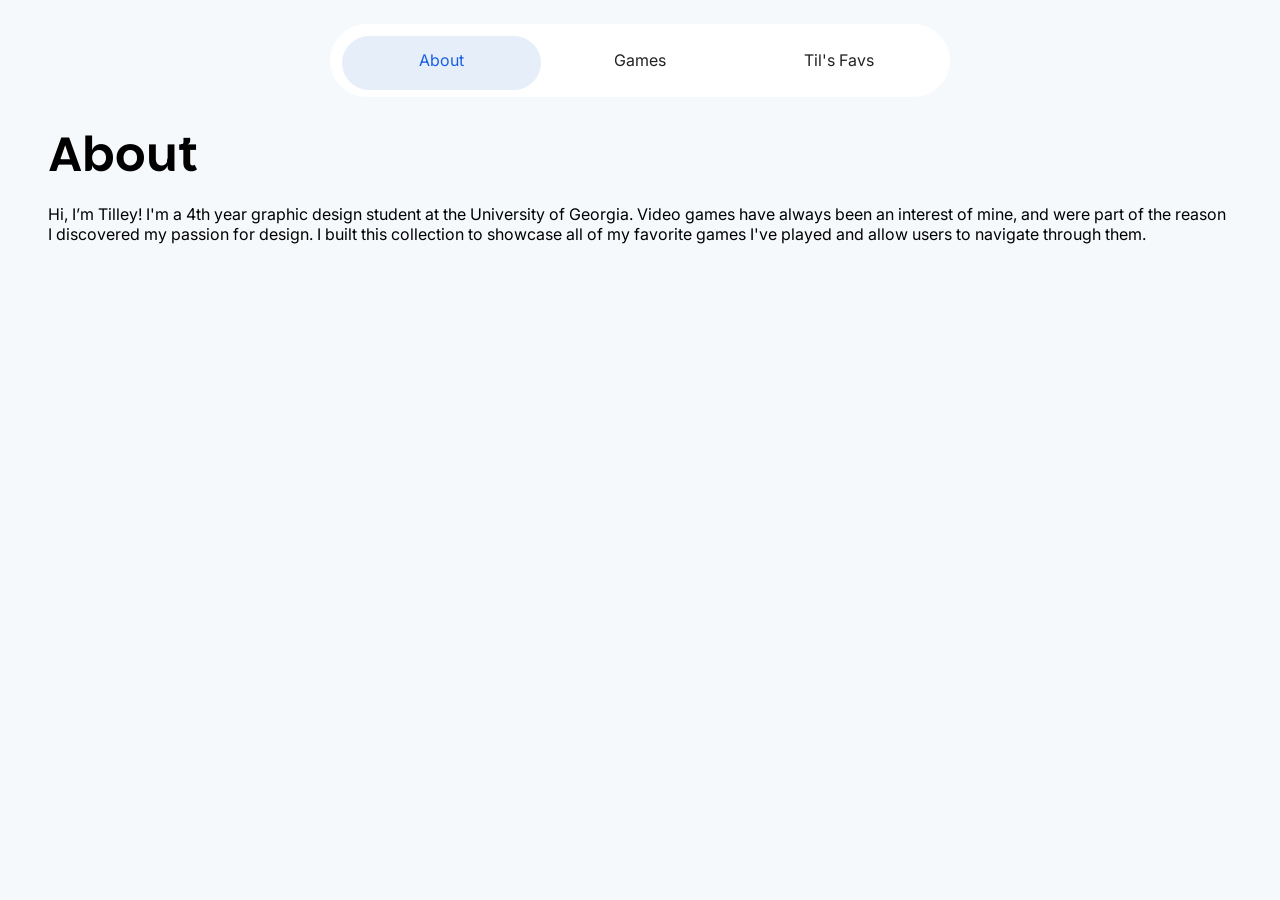
==== about.html @ ecb1a5ce "layout and filter update" ====
<!DOCTYPE html>
<html lang="en">
<head>
    <meta charset="UTF-8">
    <meta name="viewport" content="width=device-width, initial-scale=1.0">
    <title>About</title>
    <link rel="stylesheet" href="style.css">
</head>
<body>
    <div class="container">
        <nav class="tabs">
            <a class="tab active" href="about.html">About</a>
            <a class="tab" href="index.html">Games</a>
            <a class="tab" href="Til's-Favs.html">Til's Favs</a>
            <span class="glider" style="transform: translateX(0%);"></span>
        </nav>
    </div>

    <main>
        <h1>About</h1>
        <p class="intro">Hi, I’m Tilley! I'm a 4th year graphic design student at the University of Georgia. Video games have always been an interest of mine, and were part of the reason I discovered my passion for design. I built this collection to showcase all of my favorite games I've played and allow users to navigate through them. </p>
    </main>

    <script>
        const tabs = document.querySelectorAll('.tab');
        const glider = document.querySelector('.glider');
        const currentFile = window.location.pathname.split('/').pop();
        const tabIndexByPage = {
            'about.html': 0,
            'index.html': 1,
            "Til's-Favs.html": 2
        };

        const activeIndex = tabIndexByPage[currentFile] ?? 0;

        tabs.forEach((tab, index) => {
            const isActive = index === activeIndex;
            tab.classList.toggle('active', isActive);
        });

        if (glider) {
            glider.style.transform = `translateX(${activeIndex * 100}%)`;
        }
    </script>
</body>
</html>
---- style.css ----
@import url('https://fonts.googleapis.com/css2?family=DM+Serif+Text:ital@0;1&family=Parkinsans:wght@300..800&family=Tiro+Bangla:ital@0;1&display=swap');
@import url("https://fonts.googleapis.com/css2?family=Inter:wght@400;500;600&display=swap");
:root {
    --game-font: "Parkinsans", sans-serif;
    --body-font: "Inter", sans-serif;
	--primary-color: #185ee0;
	--secondary-color: #e6eef9;


}

h2 {
    font-family: var(--game-font);
    font-size: 2rem;
}
body {
    font-family: var(--body-font);
    margin: 0;
    padding: 1rem;
}

#games {
    display: grid;
    grid-template-columns: repeat(2, minmax(0, 1fr));
    gap: 3rem;
    width: min(90rem, calc(100% - 4rem));
    margin: 2rem auto 0;
}

@media (max-width: 700px) {
    #games {
        grid-template-columns: 1fr;
    }
}

.card {
    width: 100%;
    align-items: flex-start;
}

.cardContent {
    width: 85%;
    margin: 0 auto;
}

.gameCoverLink {
    display: block;
    width: 100%;
    margin: 0;
}

.card img {
    display: block;
    width: 100%;
    max-width: 100%;
    height: auto;
    aspect-ratio: 2 / 3;
    object-fit: cover;
    border: 0.5px solid grey;
    will-change: transform, filter;
    transition: transform 0.2s ease, filter 0.2s ease;
    filter: drop-shadow(0 0px 0px rgba(0, 0, 0, 0.0)) saturate(50%);
    
}

.card img:hover {
    filter: drop-shadow(0 9px 11px rgba(0, 0, 0, 0.5)) saturate(100%);
    transform: translateY(-7px);
}

@media (max-width: 700px) {
    .card img {
        width: 100%;
        max-width: 100%;
        height: auto;
    }
}

.releaseDate {
    display: block;
    width: 100%;
    max-width: 35rem;
    box-sizing: border-box;
    margin: 0.5rem 0 1rem;
    text-align: right;
    font-size: .8rem;
    color: rgb(178, 178, 178);

}

.gamePrice {
    margin: 0 0 1rem;
    font-weight: 600;
    font-size: 1.5rem;
}

.titleRow {
    display: flex;
    align-items: center;
    justify-content: space-between;
    gap: 1rem;
    width: 85%;
    margin: 0 auto;
    box-sizing: border-box;
}

.titleRow .gameTitle,
.titleRow .gameMeta {
    margin: 0;
    margin-bottom: 0.5rem;
    margin-top: 4rem;
}

.titleRow .gameTitle {
    flex: 1;
    min-width: 0;
    overflow: hidden;
    white-space: nowrap;
}

.gameTitle span {
    display: block;
    width: max-content;
    white-space: nowrap;
}

.gameTitle.scrolling span {
    animation: title-scroll 3s ease-in-out infinite alternate-reverse;
}

@keyframes title-scroll {
    from { transform: translateX(0); }
    to { transform: translateX(calc(-1 * var(--scroll-distance))); }
}



.gameMeta{
    padding: 0.3rem 0.5rem;
    border: 1px solid grey;
    border-radius: 0.4rem;
    white-space: nowrap;

}

.genres {
    display: flex;
    gap: 0.5rem;
    width: 100%;
    margin: 0;
}

.genres span {
    display: inline-block;
    padding: 0.3rem 0.7rem;
    border-radius: 100px;
    background:rgb(238, 255, 177)
}

.genres span[data-genre="Action"] {
    background: #ffa245;
    color: #35205c;
}

.genres span[data-genre="Adventure"] {
    background: #fff080;
    color: #35205c;
}
.genres span[data-genre="Beat 'em up"] {
    background: #8bffa6;
    color: #35205c;
}
.genres span[data-genre="Class-based Shooter"] {
    background: #8ce4ff;
    color: #35205c;
}
.genres span[data-genre="Co-op"] {
    background: #9dff7c;
    color: #35205c;
}
.genres span[data-genre="Episodic"] {
    background: #79ac86;
    color: #f8f8f8;
}
.genres span[data-genre="Farm life sim"] {
    background: #baff61;
    color: #35205c;
}
.genres span[data-genre="Kart Racing"] {
    background: #65ffff;
    color: #35205c;
}
.genres span[data-genre="Narrative"] {
    background: #5d7ab4;
    color: #f8f8f8;
}
.genres span[data-genre="Open World"] {
    background: #eaa8fb;
    color: #35205c;
}
.genres span[data-genre="Party Game"] {
    background: #8389ff;
    color: #ffffff;
}
.genres span[data-genre="Platformer"] {
    background: #ebff57;
    color: #35205c;
}
.genres span[data-genre="Point and click"] {
    background: #777676;
    color: #fcfbfd;
}
.genres span[data-genre="RPG"] {
    background: #a682fb;
    color: #f5f3f7;
}
.genres span[data-genre="Sandbox"] {
    background: #fb92f1;
    color: #35205c;
}
.genres span[data-genre="Survival Horror"] {
    background: #f83030;
    color: #fefeff;
}


.selected {
    background: rgb(238, 255, 177);
}

h1 {
    font-family: var(--game-font);
    font-weight: 600;
    font-size: 3rem; 
    max-width: 90rem;
    margin: 1rem auto 0;
    padding: 0 2rem;
}

.intro {
    max-width: 90rem;
    margin: 1rem auto 0;
    padding: 0 2rem;
}

.priceFilterControl {
    display: flex;
    align-items: center;
    justify-content: center;
    gap: 0.6rem;
    max-width: 90rem;
    margin: 1rem auto 0;
    padding: 0 2rem;
}

#priceFilter {
    padding: 0.45rem 0.7rem;
    border: 2px solid #dbdbdb;
    border-radius: 0.7rem;
    background: #f2f2f2;
    font: inherit;
}

ul {
    display: flex;
    flex-wrap: wrap;
    justify-content: center;
    gap: 0.75rem;
    width: min(90rem, calc(100% - 2rem));
    box-sizing: border-box;
    margin: 0 auto;
    padding: 1rem;
    list-style: none;
}

.filter {
    flex: 0 0 auto;
    padding: 0.4rem 0.8rem;
    border: 2px solid #dbdbdb;
    border-radius: 0.7rem;
    background: #f2f2f2;
    text-align: center;
    cursor: pointer;
    transition: background-color 150ms ease, transform 150ms ease;
}

.filter:hover {
    background: rgb(238, 255, 177);
    transform: translateY(-2px);
    border-color: rgb(220, 243, 136);
}

.filter.selected {
    background: rgb(233, 255, 111);
}



*,
*:after,
*:before {
    box-sizing: border-box;
}

body {
    font-family: "Inter", sans-serif;
    margin: 0;
    padding: 1rem;
    background-color: rgba(230, 238, 249, 0.35);
}

.container {
    display: flex;
    justify-content: center;
    width: 100%;
    margin: 0 auto 1.5rem;
    padding-top: 0.5rem;
}

.tabs {
  position: relative;
  display: flex;
  width: 620px;
  background: white;
  border-radius: 999px;
  padding: 0.75rem;
}

.tab.active {
  color: #185ee0;
}
.tab {
  position: relative;
  z-index: 2;
  flex: 1;
  text-align: center;
  text-decoration: none;
  color: #222;
  padding: 0.9rem 1.2rem;
  border-radius: 999px;
  transition: color 0.2s ease;
}



.glider {
  position: absolute;
  top: 0.75rem;
  left: 0.75rem;
  width: calc((100% - 1.5rem) / 3);
  height: 54px;
  background: #e6eef9;
  border-radius: 999px;
  transition: transform 0.25s ease-out;
  z-index: 1;
}

@media (max-width: 700px) {
    .tabs {
        width: 100%;
    }

    .tab {
        min-width: 0;
        font-size: 0.95rem;
    }
}
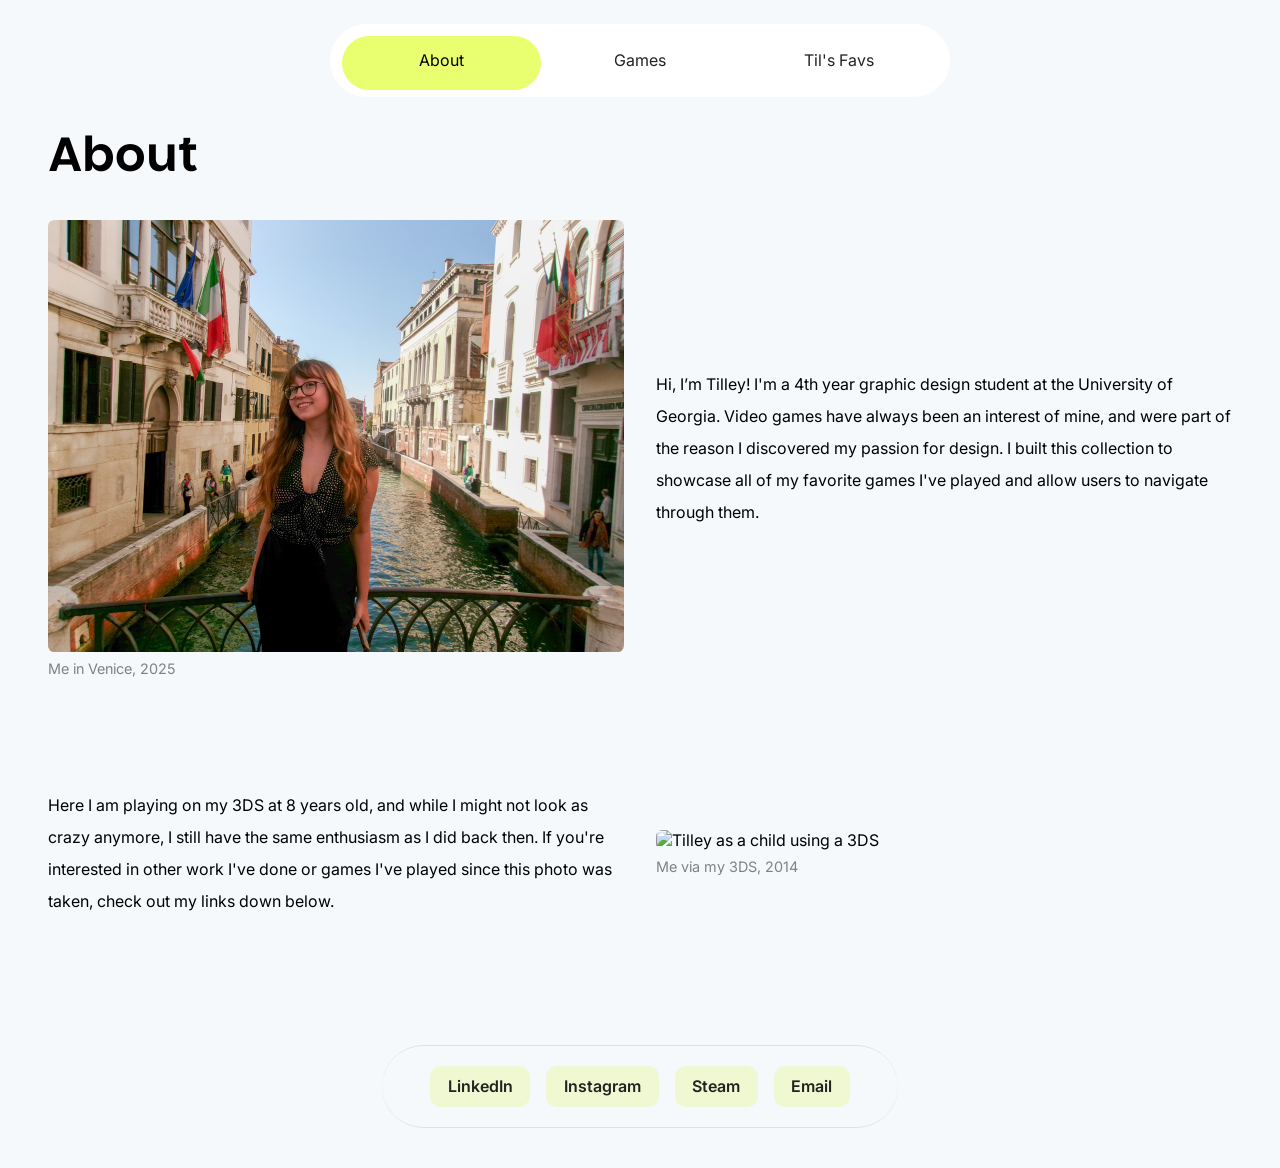
==== commit d7a1fc37: "favorites and about page update" ====
--- a/about.html
+++ b/about.html
@@ -16,11 +16,34 @@
         </nav>
     </div>
 
-    <main>
+    <main class="aboutPage">
         <h1>About</h1>
-        <p class="intro">Hi, I’m Tilley! I'm a 4th year graphic design student at the University of Georgia. Video games have always been an interest of mine, and were part of the reason I discovered my passion for design. I built this collection to showcase all of my favorite games I've played and allow users to navigate through them. </p>
+        <div class="aboutLayout">
+            <section class="aboutRow">
+                <figure>
+                    <img src="assets/tilvenice.jpg" alt="Tilley in Venice">
+                    <figcaption>Me in Venice, 2025</figcaption>
+                </figure>
+                <p class="aboutDescription">Hi, I’m Tilley! I'm a 4th year graphic design student at the University of Georgia. Video games have always been an interest of mine, and were part of the reason I discovered my passion for design. I built this collection to showcase all of my favorite games I've played and allow users to navigate through them.</p>
+            </section>
+            <section class="aboutRow aboutRow--reverse">
+                <p class="aboutDescription"> Here I am playing on my 3DS at 8 years old, and while I might not look as crazy anymore, I still have the same enthusiasm as I did back then. If you're interested in other work I've done or games I've played since this photo was taken, check out my links down below.</p>
+                <figure>
+                    <img src="assets/babytil.jpg" alt="Tilley as a child using a 3DS">
+                    <figcaption>Me via my 3DS, 2014</figcaption>
+                </figure>
+            </section>
+        </div>
     </main>
 
+    <section class="footer">
+        <nav>
+            <a href="https://www.linkedin.com/in/olivia-tilley-b0634a33a/?isSelfProfile=true">LinkedIn</a>
+            <a href="https://www.instagram.com/tilleydesign/">Instagram</a>
+            <a href="https://steamcommunity.com/profiles/76561199013907745/">Steam</a>
+            <a href="mailto:oliviatilley05@icloud.com">Email</a>
+        </nav>
+    </section>
     <script>
         const tabs = document.querySelectorAll('.tab');
         const glider = document.querySelector('.glider');
--- a/style.css
+++ b/style.css
@@ -3,7 +3,7 @@
 :root {
     --game-font: "Parkinsans", sans-serif;
     --body-font: "Inter", sans-serif;
-	--primary-color: #185ee0;
+	--primary-color: rgb(233, 255, 111);
 	--secondary-color: #e6eef9;
 
 
@@ -12,13 +12,29 @@
 h2 {
     font-family: var(--game-font);
     font-size: 2rem;
+    grid-template-columns: 1fr;
 }
 body {
     font-family: var(--body-font);
     margin: 0;
     padding: 1rem;
 }
-
+@media (max-width: 700px) {
+    body {
+        font-size: 0.9rem;
+    }
+    .intro {
+        font-size: 0.75rem;
+    }
+}
+.intro {
+    font-family: var(--body-font);
+    font-size: 1rem;
+    line-height: 2;
+    margin-bottom: 0rem;
+    margin-left: 2.5rem;
+    margin-right: 2.5rem;
+}
 #games {
     display: grid;
     grid-template-columns: repeat(2, minmax(0, 1fr));
@@ -30,11 +46,15 @@
 @media (max-width: 700px) {
     #games {
         grid-template-columns: 1fr;
+        width:fit-content;
+        margin-right: 0.25rem;
+        margin-left: 0.25rem;
     }
 }
 
 .card {
     width: 100%;
+    min-width: 0;
     align-items: flex-start;
 }
 
@@ -53,6 +73,7 @@
     display: block;
     width: 100%;
     max-width: 100%;
+    box-sizing: border-box;
     height: auto;
     aspect-ratio: 2 / 3;
     object-fit: cover;
@@ -143,8 +164,34 @@
 
 }
 
+.gameDetails {
+    display: grid;
+    grid-template-columns: repeat(3, minmax(0, 1fr));
+    width: 100%;
+    box-sizing: border-box;
+    gap: 0.5rem;
+    align-content: center;
+    justify-content: center;
+    margin-bottom: 2rem;
+    
+}
+
+.gameDetails > div {
+    min-width: 0;
+}
+
+.gameDetails p {
+    margin: 0.25rem 0;
+    overflow-wrap: anywhere;
+}
+
+.detailLabel {
+    font-weight: 800;
+}
+
 .genres {
     display: flex;
+    flex-wrap: wrap;
     gap: 0.5rem;
     width: 100%;
     margin: 0;
@@ -237,10 +284,16 @@
     padding: 0 2rem;
 }
 
-.intro {
+.gamesPage  .intro {
     max-width: 90rem;
     margin: 1rem auto 0;
     padding: 0 2rem;
+}
+
+.favoritesPage .intro {
+    max-width: 90rem;
+    margin: 1rem auto 0;
+    padding: 0 ;
 }
 
 .priceFilterControl {
@@ -271,6 +324,7 @@
     margin: 0 auto;
     padding: 1rem;
     list-style: none;
+    margin-top: 3rem;
 }
 
 .filter {
@@ -327,7 +381,7 @@
 }
 
 .tab.active {
-  color: #185ee0;
+  color:black;
 }
 .tab {
   position: relative;
@@ -349,12 +403,174 @@
   left: 0.75rem;
   width: calc((100% - 1.5rem) / 3);
   height: 54px;
-  background: #e6eef9;
+  background: var(--primary-color);
   border-radius: 999px;
   transition: transform 0.25s ease-out;
   z-index: 1;
 }
 
+.aboutPage {
+    width: min(90rem, calc(100% - 4rem));
+    margin: 0 auto;
+}
+
+.aboutPage h1 {
+    max-width: none;
+    padding: 0;
+    margin-bottom: 2rem;
+}
+
+.aboutLayout {
+    display: grid;
+    gap: 3rem;
+    margin-top: 1rem;
+}
+
+.aboutRow {
+    display: grid;
+    grid-template-columns: repeat(2, minmax(0, 1fr));
+    align-items: center;
+    gap: 2rem;
+    margin-bottom: 4rem;
+}
+
+.aboutRow figure {
+    min-width: 0;
+    width: 100%;
+    margin: 0;
+}
+
+.aboutRow img {
+    display: block;
+    width: 100%;
+    height: auto;
+    border-radius: 0.4rem;
+}
+
+.aboutRow figcaption {
+    margin-top: 0.5rem;
+    text-align: left;
+    font-size: 0.9rem;
+    color: grey;
+}
+
+.aboutDescription {
+    margin: 0;
+    font-family: var(--body-font);
+    font-size: 1rem;
+    line-height: 2;
+    text-align: left;
+}
+
+.favoritesPage {
+    width: min(90rem, calc(100% - 4rem));
+    margin: 0 auto;
+}
+
+.favoritesPage h1 {
+    max-width: none;
+    padding: 0;
+}
+
+.favoriteList {
+    display: grid;
+    gap: 3rem;
+    margin-top: 2rem;
+}
+
+.favoriteRow {
+    display: grid;
+    grid-template-columns: minmax(0, 30rem) minmax(0, 1fr);
+    align-items: center;
+    gap: 7rem;
+}
+
+.favoriteGame {
+    max-width: 30rem;
+    margin: 0;
+    margin-bottom: 2rem;
+    margin-top: 4rem;
+}
+
+.favoriteGame img {
+    display: block;
+    width: 100%;
+    max-width: 30rem;
+    height: auto;
+    border-radius: 0.4rem;
+}
+
+.favoriteGame figcaption {
+    margin-top: 1rem;
+    font-family: var(--game-font);
+    font-size: 1.25rem;
+    margin-bottom: 1.5rem;
+}
+
+.favoriteGame .genres {
+    flex-wrap: wrap;
+    margin-top: 0.5rem;
+}
+
+.favoriteReview h2 {
+    margin: 0 0 0.75rem;
+}
+
+.favoriteReview p {
+    margin: 0;
+    font-family: var(--body-font);
+    line-height: 1.8;
+    margin-right: 4rem;
+}
+
+.footer {
+    display: flex;
+    justify-content: center;
+    width: fit-content;
+    margin: 0 auto 1.5rem;
+    padding-top: 0.5rem;
+    background-color: rgba(203, 203, 203, 0.0);
+    font-family: var(--body-font);
+    text-align: center;
+    padding-bottom: 0.5rem;
+    padding-right: 2rem;
+    padding-left: 2rem;
+    border-top: 1px solid rgba(0, 0, 0, 0.1);
+    border-bottom: 1px solid rgba(0, 0, 0, 0.1);
+    border-radius: 27rem;
+    margin-top: 4rem;
+    
+}
+
+.footer nav {
+    display: flex;
+    flex-wrap: wrap;
+    justify-content: center;
+    gap: 1rem;
+    padding: 0.75rem 1rem;
+}
+
+.footer nav a {
+    display: inline-block;
+    padding: 0.65rem 1.1rem;
+    border: 2px ;
+    border-radius: 0.7rem;
+    border-color: rgb(220, 243, 136);
+    background: rgb(240, 248, 210);
+    color: #222;
+    font-weight: 600;
+    text-decoration: none;
+    transition: background-color 150ms ease, border-color 150ms ease, transform 150ms ease;
+}
+
+.footer nav a:hover {
+    background: var(--primary-color);
+    border-color: rgb(220, 243, 136);
+    transform: translateY(-2px);
+}
+
+
+
 @media (max-width: 700px) {
     .tabs {
         width: 100%;
@@ -364,4 +580,44 @@
         min-width: 0;
         font-size: 0.95rem;
     }
-}
+
+    .aboutPage {
+        width: 100%;
+    }
+
+    .aboutRow {
+        grid-template-columns: 1fr;
+    }
+
+    .favoritesPage {
+        width: 100%;
+    }
+
+    .favoriteRow {
+        grid-template-columns: 1fr;
+    }
+    .ul{
+        width:auto;
+        margin: 0 auto;
+    }
+}
+
+@media (max-width: 480px) {
+    .gameDetails {
+        grid-template-columns: repeat(2, minmax(0, 1fr));
+    }
+
+    ul {
+        width: 100%;
+        gap: 0.4rem;
+        padding: 0.5rem;
+        margin-top: 1.5rem;
+    }
+
+    .filter {
+        padding: 0.25rem 0.5rem;
+        border-width: 1px;
+        font-size: clamp(0.75rem, 3.4vw, 1rem);
+        align-content: flex-start;
+    }
+}
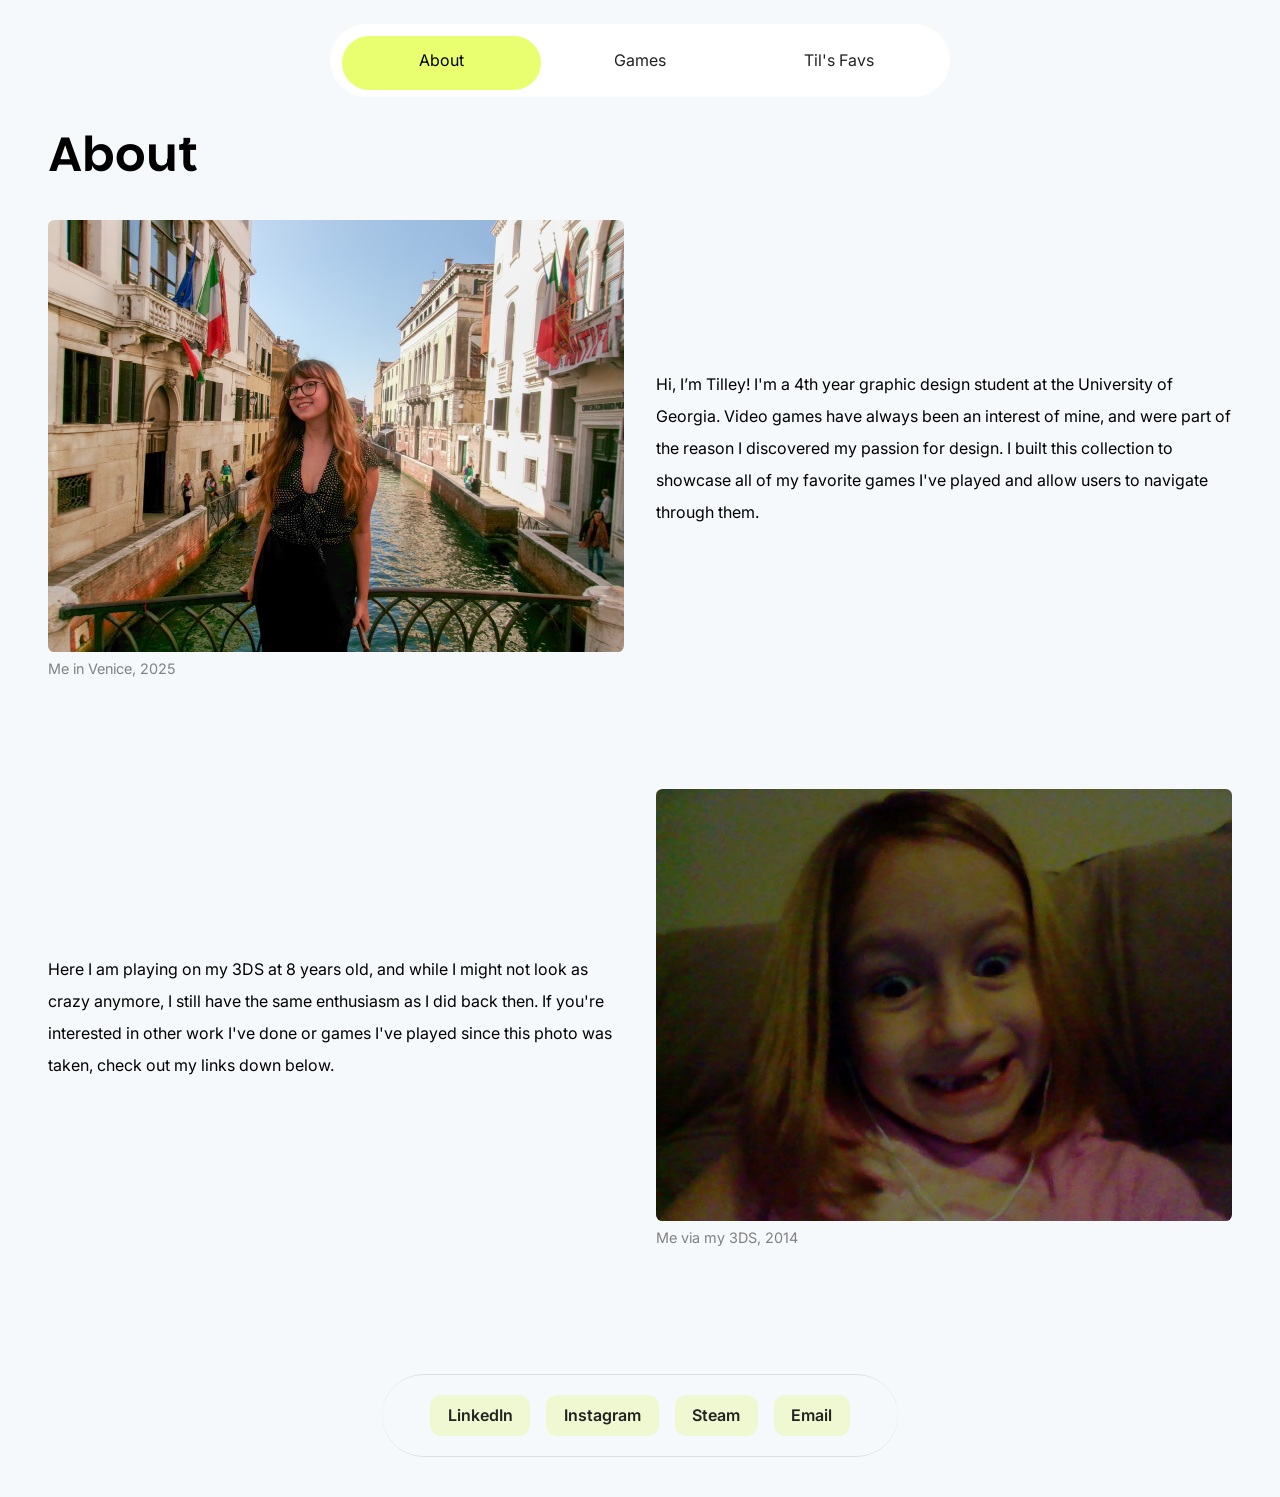
==== commit d50f96aa: "img relink" ====
--- a/about.html
+++ b/about.html
@@ -21,7 +21,7 @@
         <div class="aboutLayout">
             <section class="aboutRow">
                 <figure>
-                    <img src="assets/tilvenice.jpg" alt="Tilley in Venice">
+                    <img src="assets/tilvenice.jpg" >
                     <figcaption>Me in Venice, 2025</figcaption>
                 </figure>
                 <p class="aboutDescription">Hi, I’m Tilley! I'm a 4th year graphic design student at the University of Georgia. Video games have always been an interest of mine, and were part of the reason I discovered my passion for design. I built this collection to showcase all of my favorite games I've played and allow users to navigate through them.</p>
@@ -29,7 +29,7 @@
             <section class="aboutRow aboutRow--reverse">
                 <p class="aboutDescription"> Here I am playing on my 3DS at 8 years old, and while I might not look as crazy anymore, I still have the same enthusiasm as I did back then. If you're interested in other work I've done or games I've played since this photo was taken, check out my links down below.</p>
                 <figure>
-                    <img src="assets/babytil.jpg" alt="Tilley as a child using a 3DS">
+                    <img src="assets/babytil.JPG" >
                     <figcaption>Me via my 3DS, 2014</figcaption>
                 </figure>
             </section>
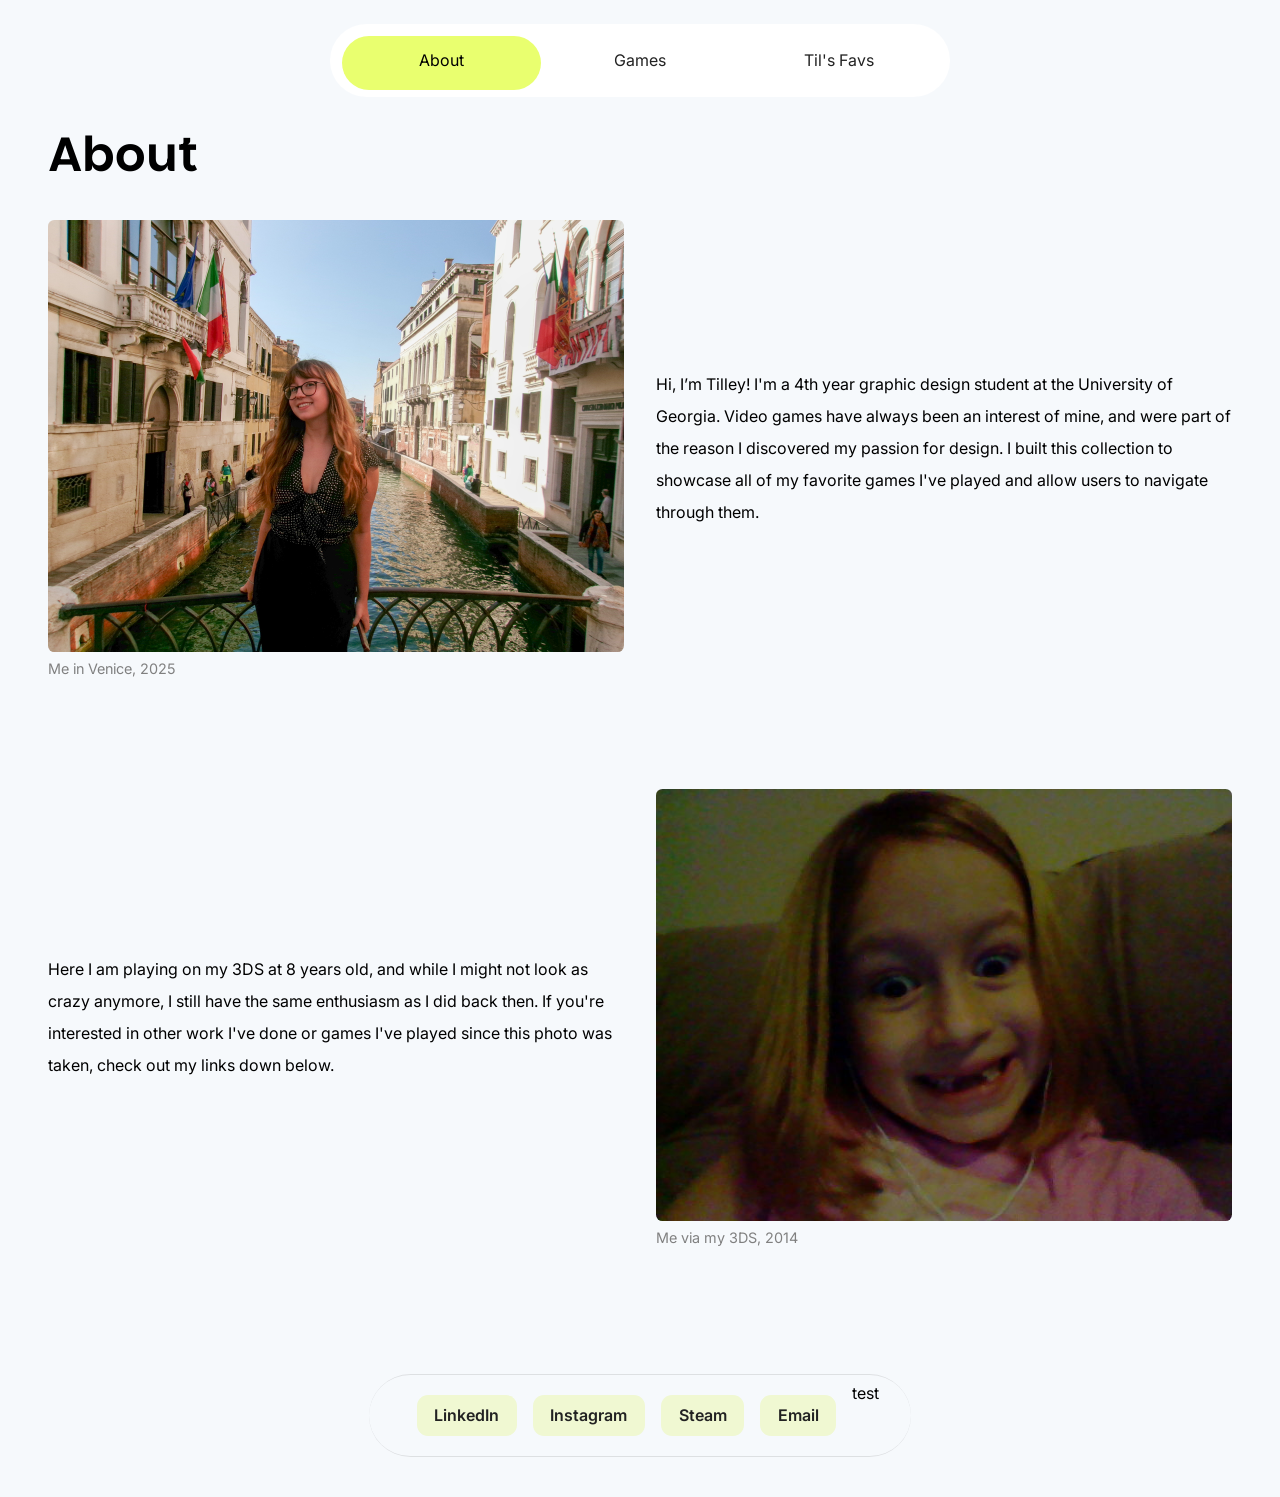
==== commit f650ebfb: "test update" ====
--- a/about.html
+++ b/about.html
@@ -43,6 +43,7 @@
             <a href="https://steamcommunity.com/profiles/76561199013907745/">Steam</a>
             <a href="mailto:oliviatilley05@icloud.com">Email</a>
         </nav>
+        test
     </section>
     <script>
         const tabs = document.querySelectorAll('.tab');
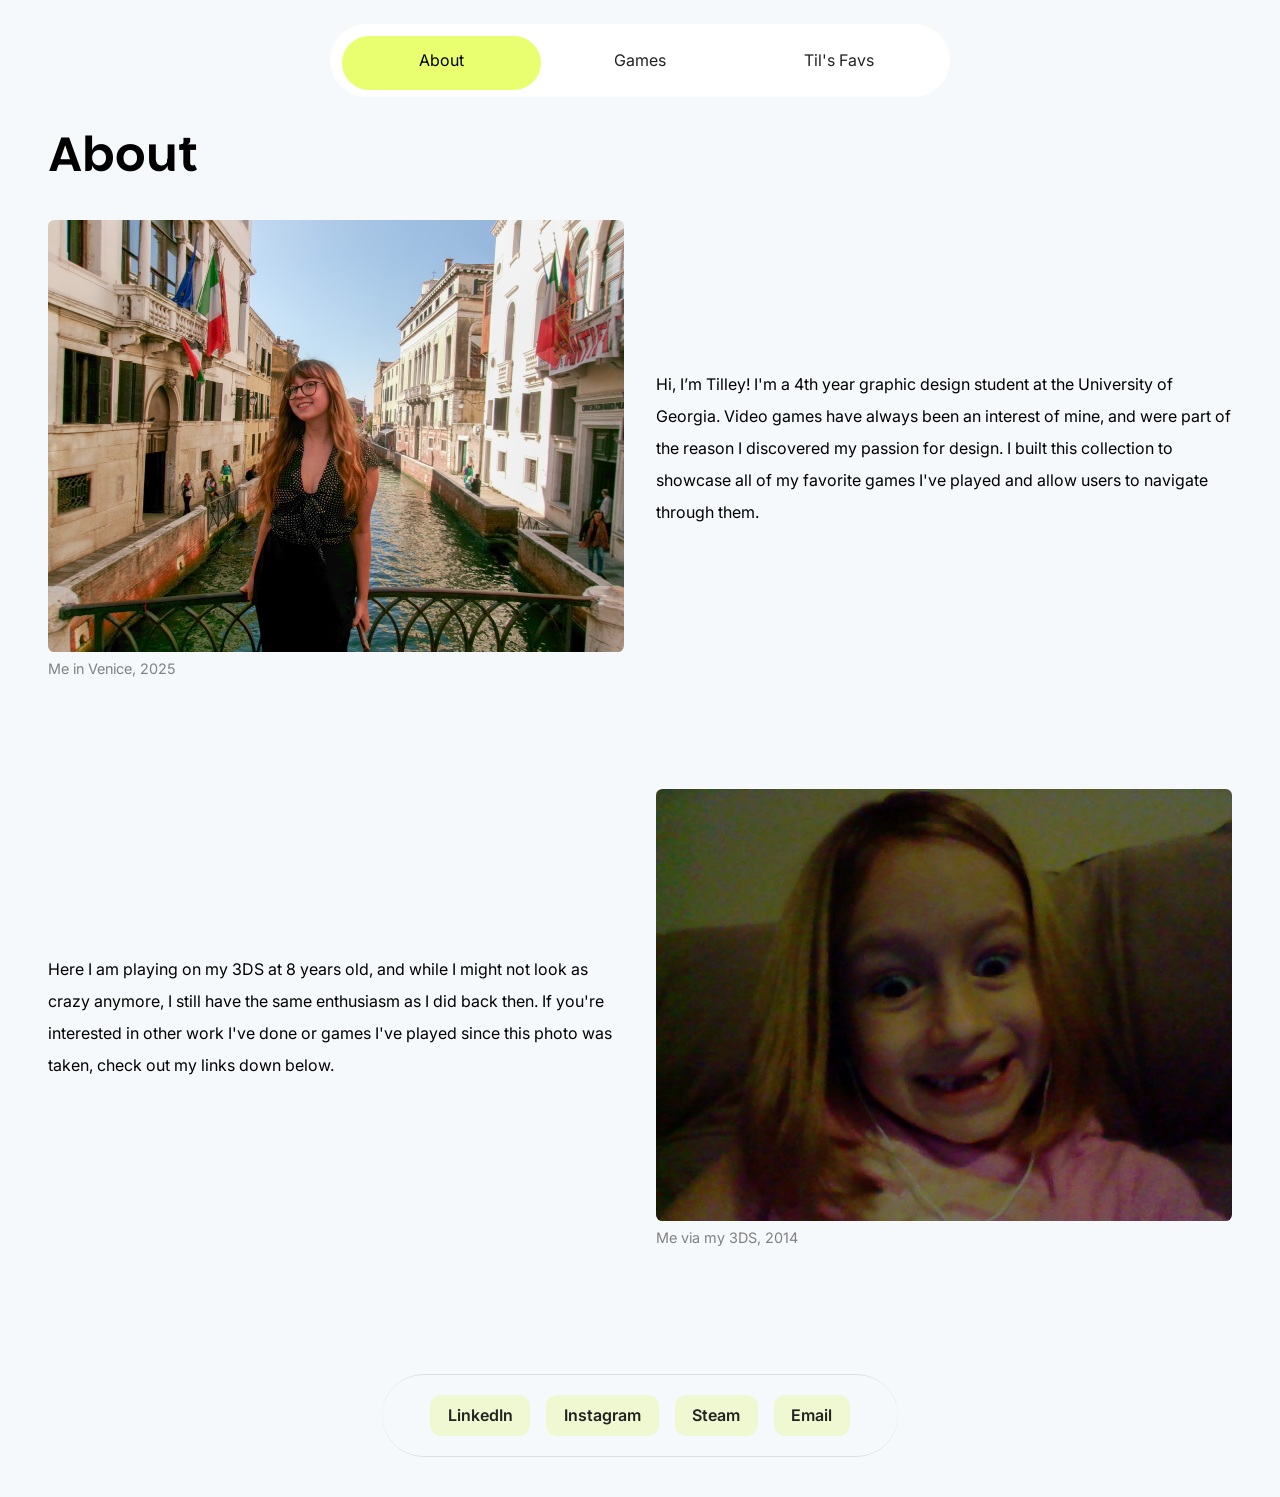
==== commit 301ca284: "removed test" ====
--- a/about.html
+++ b/about.html
@@ -43,7 +43,7 @@
             <a href="https://steamcommunity.com/profiles/76561199013907745/">Steam</a>
             <a href="mailto:oliviatilley05@icloud.com">Email</a>
         </nav>
-        test
+       
     </section>
     <script>
         const tabs = document.querySelectorAll('.tab');
